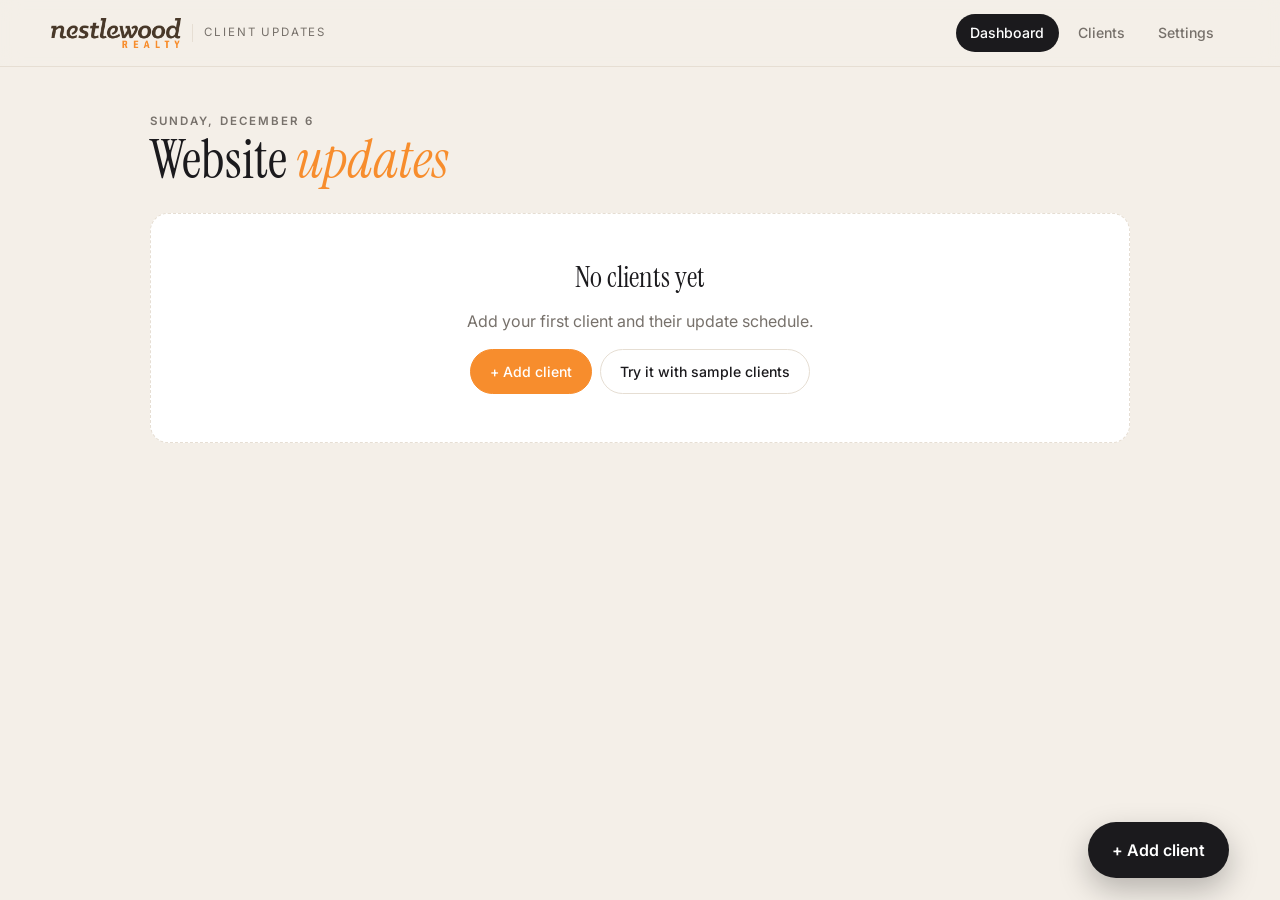
==== index.html @ 59b242d6 "Add Nestlewood client update tracker Co-Authored-By: Claude Opus 5.5 <noreply@anthropic.com> Claude-" ====
<!DOCTYPE html>
<html lang="en">
<head>
<meta charset="UTF-8" />
<meta name="viewport" content="width=device-width, initial-scale=1.0, viewport-fit=cover" />
<title>Client Updates | Nestlewood</title>
<meta name="robots" content="noindex, nofollow" />
<meta name="theme-color" content="#f4efe8" />
<meta name="apple-mobile-web-app-capable" content="yes" />
<link rel="icon" href="tree-icon.png" />
<link rel="apple-touch-icon" href="tree-icon.png" />
<link rel="preconnect" href="https://fonts.googleapis.com" /><link rel="preconnect" href="https://fonts.gstatic.com" crossorigin />
<link href="https://fonts.googleapis.com/css2?family=Instrument+Serif:ital@0;1&family=Inter:wght@400;500;600&display=swap" rel="stylesheet" />
<link rel="stylesheet" href="styles.css" />
</head>
<body>
  <header class="top">
    <a href="#/" class="brand"><img src="logo.png" alt="Nestlewood Realty" /><span>Client Updates</span></a>
    <nav>
      <a href="#/" data-nav="home">Dashboard</a>
      <a href="#/clients" data-nav="clients">Clients</a>
      <a href="#/settings" data-nav="settings">Settings</a>
    </nav>
  </header>
  <main id="view"></main>
  <button class="fab" id="add-btn" aria-label="Add client">+ Add client</button>

  <dialog id="modal"><form method="dialog" id="modal-form"></form></dialog>
  <div class="toast" id="toast"></div>
  <script src="app.js"></script>
</body>
</html>
---- styles.css ----
:root {
  --accent: #f78d2d; --accent-dark: #dd7418; --ink: #1b1a1d; --muted: #77716b; --line: #e6ded3;
  --bg: #f4efe8; --card: #fff; --red: #e0483e; --red-soft: #fde8e6; --orange-soft: #fdeedd; --blue: #3a6fd8; --blue-soft: #e6eefc;
  --green: #2fa36b; --serif: "Instrument Serif", Georgia, serif; --sans: "Inter", system-ui, sans-serif; --r: 18px;
}
* { box-sizing: border-box; }
body { margin: 0; font-family: var(--sans); color: var(--ink); background: var(--bg); line-height: 1.5; padding-bottom: 110px; }
a { color: inherit; text-decoration: none; }
button { font: inherit; cursor: pointer; }
h1, h2, h3 { font-family: var(--serif); font-weight: 400; margin: 0; line-height: 1.05; }
h1 { font-size: clamp(2.4rem, 6vw, 3.4rem); }
h1 em, h2 em { font-style: italic; color: var(--accent); }
.wrap { width: min(980px, 92%); margin: 0 auto; }

/* Header */
.top { position: sticky; top: 0; z-index: 20; display: flex; align-items: center; justify-content: space-between; gap: 1rem;
  padding: .9rem 4%; padding-top: max(.9rem, env(safe-area-inset-top)); background: rgba(244,239,232,.92); backdrop-filter: blur(10px); border-bottom: 1px solid var(--line); }
.brand { display: flex; align-items: center; gap: .7rem; }
.brand img { height: 30px; width: auto; }
.brand span { font-size: .72rem; letter-spacing: .16em; text-transform: uppercase; color: var(--muted); border-left: 1px solid var(--line); padding-left: .7rem; }
.top nav { display: flex; gap: .3rem; }
.top nav a { padding: .5rem .9rem; border-radius: 999px; font-size: .88rem; font-weight: 500; color: var(--muted); }
.top nav a.on { background: var(--ink); color: #fff; }

/* Page head */
.head { padding: 2.4rem 0 1.6rem; display: flex; justify-content: space-between; align-items: flex-end; gap: 1rem; flex-wrap: wrap; }
.head p { margin: .5rem 0 0; color: var(--muted); }
.back { display: inline-flex; align-items: center; gap: .4rem; color: var(--muted); font-size: .9rem; margin-bottom: 1rem; }

/* Dashboard tiles */
.tiles { display: grid; grid-template-columns: repeat(3, 1fr); gap: 1rem; }
.tile { position: relative; overflow: hidden; display: flex; flex-direction: column; justify-content: space-between; min-height: 220px; padding: 1.6rem;
  border-radius: 24px; background: var(--card); border: 1px solid var(--line); transition: transform .2s, box-shadow .2s; }
.tile:hover { transform: translateY(-4px); box-shadow: 0 18px 40px rgba(0,0,0,.08); }
.tile .label { font-size: .78rem; letter-spacing: .18em; text-transform: uppercase; font-weight: 600; display: flex; align-items: center; gap: .5rem; }
.tile .label i { width: 10px; height: 10px; border-radius: 50%; }
.tile .num { font: 6rem/1 var(--serif); }
.tile .sub { color: var(--muted); font-size: .9rem; display: flex; justify-content: space-between; align-items: center; }
.tile .sub b { font-weight: 600; color: var(--ink); }
.tile.overdue { background: var(--red-soft); border-color: #f6cbc6; } .tile.overdue .label i { background: var(--red); } .tile.overdue .num { color: var(--red); }
.tile.today { background: var(--orange-soft); border-color: #f8d6b4; } .tile.today .label i { background: var(--accent); } .tile.today .num { color: var(--accent-dark); }
.tile.week .label i { background: var(--blue); } .tile.week .num { color: var(--blue); }
.tile.zero .num { opacity: .35; }
.tile.overdue:not(.zero) .label i { animation: pulse 1.6s infinite; }
@keyframes pulse { 0% { box-shadow: 0 0 0 0 rgba(224,72,62,.55); } 70% { box-shadow: 0 0 0 10px rgba(224,72,62,0); } 100% { box-shadow: 0 0 0 0 rgba(224,72,62,0); } }
.summary { display: flex; gap: 1.6rem; flex-wrap: wrap; margin-top: 1.4rem; color: var(--muted); font-size: .9rem; }
.summary b { color: var(--ink); }
.allclear { margin-top: 1rem; padding: 1rem 1.2rem; border-radius: 14px; background: #e7f6ee; color: #1d6b45; font-size: .95rem; }

/* Lists */
.list { display: grid; gap: .7rem; }
.row { display: grid; grid-template-columns: 1fr auto; gap: 1rem; align-items: center; padding: 1.1rem 1.2rem; background: var(--card); border: 1px solid var(--line); border-radius: var(--r); }
.row .name { font-weight: 600; font-size: 1.05rem; }
.row .meta { color: var(--muted); font-size: .85rem; margin-top: .15rem; }
.row .task { margin-top: .55rem; font-size: .95rem; padding: .55rem .75rem; border-radius: 10px; background: var(--bg); }
.row .task b { font-size: .7rem; letter-spacing: .12em; text-transform: uppercase; color: var(--muted); display: block; margin-bottom: .1rem; }
.row .side { display: flex; flex-direction: column; align-items: flex-end; gap: .5rem; }
.pill { display: inline-block; padding: .25rem .65rem; border-radius: 999px; font-size: .75rem; font-weight: 600; white-space: nowrap; }
.pill.red { background: var(--red-soft); color: var(--red); } .pill.orange { background: var(--orange-soft); color: var(--accent-dark); }
.pill.blue { background: var(--blue-soft); color: var(--blue); } .pill.gray { background: #eee9e2; color: var(--muted); } .pill.green { background: #e7f6ee; color: var(--green); }
.row.paused { opacity: .65; }
.empty { text-align: center; padding: 3rem 1rem; color: var(--muted); background: var(--card); border: 1px dashed var(--line); border-radius: var(--r); }
.empty h3 { color: var(--ink); font-size: 1.8rem; margin-bottom: .4rem; }

/* Buttons */
.btn { display: inline-flex; align-items: center; justify-content: center; gap: .4rem; padding: .7rem 1.2rem; border-radius: 999px; border: 1px solid var(--line);
  background: var(--card); color: var(--ink); font-size: .88rem; font-weight: 500; transition: all .15s; white-space: nowrap; }
.btn:hover { border-color: var(--ink); }
.btn.primary { background: var(--accent); border-color: var(--accent); color: #fff; } .btn.primary:hover { background: var(--accent-dark); border-color: var(--accent-dark); }
.btn.dark { background: var(--ink); border-color: var(--ink); color: #fff; }
.btn.done { background: var(--green); border-color: var(--green); color: #fff; }
.btn.danger { color: var(--red); border-color: #f1c2bd; }
.btn.sm { padding: .45rem .85rem; font-size: .8rem; }
.btns { display: flex; gap: .5rem; flex-wrap: wrap; }
.fab { position: fixed; z-index: 30; right: 4%; bottom: max(22px, env(safe-area-inset-bottom)); padding: 1rem 1.5rem; border: 0; border-radius: 999px;
  background: var(--ink); color: #fff; font-weight: 600; box-shadow: 0 12px 30px rgba(0,0,0,.25); }
.fab:hover { background: var(--accent); }

/* Status toggle */
.toggle { display: inline-flex; padding: 4px; border-radius: 999px; background: #eee9e2; }
.toggle button { border: 0; background: none; padding: .5rem 1.1rem; border-radius: 999px; font-size: .85rem; font-weight: 600; color: var(--muted); }
.toggle button.on.active { background: var(--green); color: #fff; }
.toggle button.on.paused { background: var(--ink); color: #fff; }

/* Filters */
.filters { display: flex; gap: .5rem; flex-wrap: wrap; margin-bottom: 1rem; }
.filters input { flex: 1; min-width: 200px; padding: .75rem 1rem; border-radius: 999px; border: 1px solid var(--line); background: var(--card); font: inherit; }
.chip { padding: .55rem 1rem; border-radius: 999px; border: 1px solid var(--line); background: var(--card); font-size: .85rem; font-weight: 500; }
.chip.on { background: var(--ink); color: #fff; border-color: var(--ink); }

/* Client detail */
.card { background: var(--card); border: 1px solid var(--line); border-radius: 22px; padding: 1.6rem; }
.detail { display: grid; grid-template-columns: 1.2fr .8fr; gap: 1rem; align-items: start; }
.next { border: 2px solid var(--accent); }
.next .when { font: 2.6rem/1 var(--serif); margin: .4rem 0 .2rem; }
.next .todo { margin: 1rem 0 1.2rem; padding: .9rem 1rem; border-radius: 12px; background: var(--bg); font-size: 1rem; white-space: pre-wrap; }
.kv { display: grid; gap: .7rem; }
.kv div { display: grid; gap: .1rem; }
.kv span { font-size: .7rem; letter-spacing: .14em; text-transform: uppercase; color: var(--muted); }
.kv a { color: var(--accent-dark); word-break: break-all; }
.eyebrow { font-size: .72rem; letter-spacing: .18em; text-transform: uppercase; color: var(--muted); font-weight: 600; margin: 0; }
.history { list-style: none; padding: 0; margin: 1rem 0 0; display: grid; gap: .8rem; }
.history li { padding-left: 1.2rem; border-left: 2px solid var(--line); }
.history li b { font-size: .8rem; color: var(--muted); font-weight: 600; }
.history li p { margin: .15rem 0 0; }
.notes { white-space: pre-wrap; margin: .6rem 0 0; color: var(--ink); }

/* Modal + forms */
dialog { border: 0; border-radius: 24px; padding: 0; width: min(560px, 94vw); max-height: 92vh; box-shadow: 0 30px 80px rgba(0,0,0,.3); }
dialog::backdrop { background: rgba(20,18,22,.45); backdrop-filter: blur(3px); }
dialog form { padding: 1.6rem; display: grid; gap: 1rem; }
dialog h2 { font-size: 2.2rem; }
.field { display: grid; gap: .35rem; }
.field label { font-size: .72rem; letter-spacing: .14em; text-transform: uppercase; color: var(--muted); font-weight: 600; }
.field input, .field select, .field textarea { font: inherit; padding: .75rem .9rem; border: 1px solid var(--line); border-radius: 12px; background: #fbf9f6; color: var(--ink); }
.field input:focus, .field select:focus, .field textarea:focus { outline: none; border-color: var(--accent); background: #fff; }
.field small { color: var(--muted); font-size: .78rem; }
.grid2 { display: grid; grid-template-columns: 1fr 1fr; gap: 1rem; }
.modal-btns { display: flex; justify-content: flex-end; gap: .5rem; flex-wrap: wrap; margin-top: .4rem; }

/* Settings */
.plans { display: grid; gap: .6rem; }
.plan-row { display: grid; grid-template-columns: 1fr 140px auto; gap: .6rem; align-items: center; }
.plan-row input { font: inherit; padding: .65rem .8rem; border: 1px solid var(--line); border-radius: 10px; }
.section { margin-top: 1rem; }
.section p { color: var(--muted); margin: .4rem 0 1rem; }

.toast { position: fixed; z-index: 100; left: 50%; bottom: 96px; transform: translate(-50%, 20px); opacity: 0; pointer-events: none;
  background: var(--ink); color: #fff; padding: .8rem 1.3rem; border-radius: 999px; font-size: .9rem; transition: all .25s; }
.toast.on { opacity: 1; transform: translate(-50%, 0); }

@media (max-width: 760px) {
  .tiles { grid-template-columns: 1fr; }
  .tile { min-height: 0; flex-direction: row; align-items: center; padding: 1.2rem 1.4rem; }
  .tile .num { font-size: 4.2rem; order: 2; }
  .tile .text { display: grid; gap: .3rem; }
  .detail, .grid2 { grid-template-columns: 1fr; }
  .brand span { display: none; }
  .brand img { height: 24px; }
  .top { padding-left: 3%; padding-right: 3%; }
  .top nav a { padding: .45rem .7rem; font-size: .8rem; }
  .row { grid-template-columns: 1fr; }
  .row .side { flex-direction: row; align-items: center; justify-content: space-between; }
  .plan-row { grid-template-columns: 1fr 100px auto; }
}
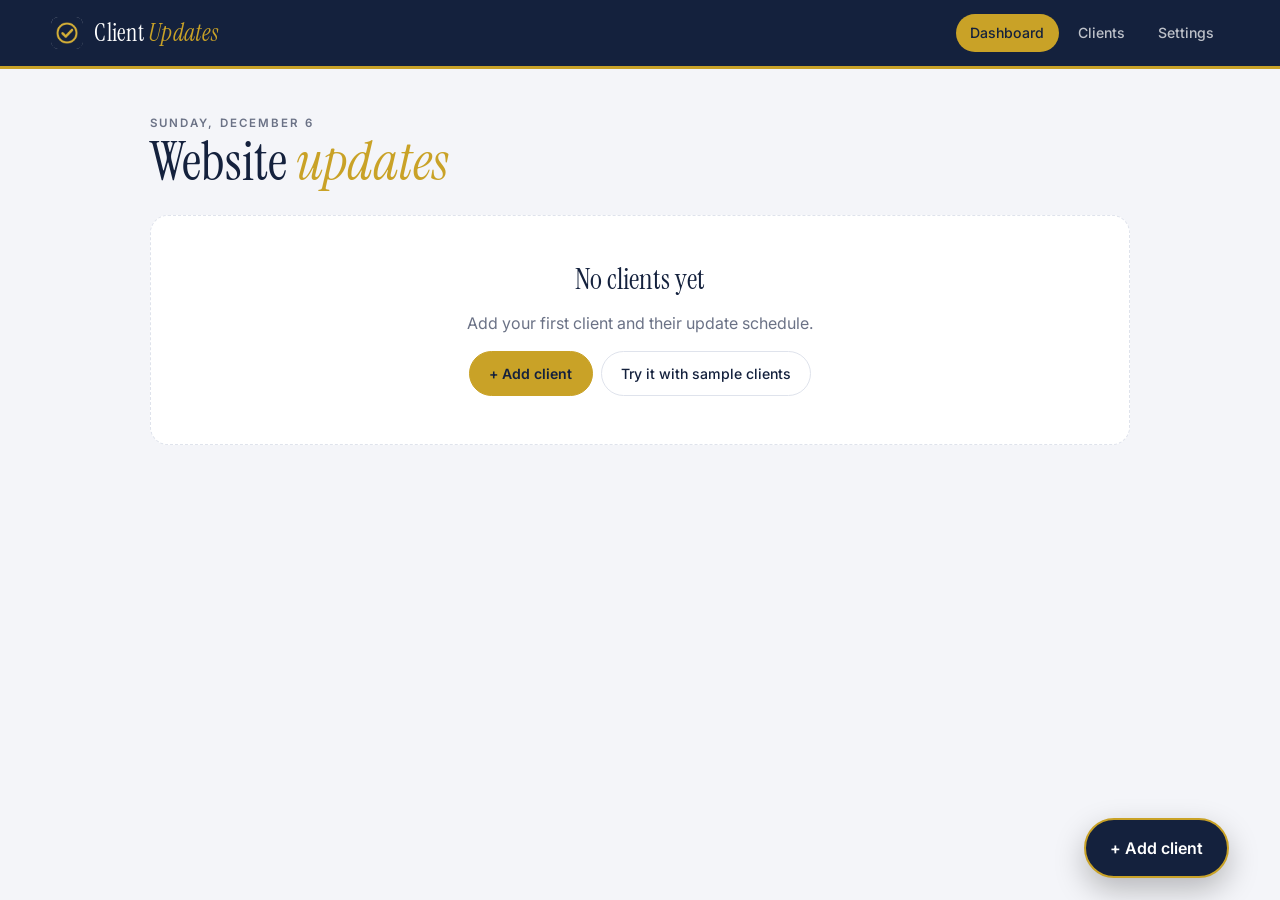
==== commit e1c19c4e: "Rebrand to navy and gold, remove Nestlewood branding New navy header with gold accents and a check-m" ====
--- a/index.html
+++ b/index.html
@@ -3,19 +3,19 @@
 <head>
 <meta charset="UTF-8" />
 <meta name="viewport" content="width=device-width, initial-scale=1.0, viewport-fit=cover" />
-<title>Client Updates | Nestlewood</title>
+<title>Client Updates</title>
 <meta name="robots" content="noindex, nofollow" />
-<meta name="theme-color" content="#f4efe8" />
+<meta name="theme-color" content="#14213d" />
 <meta name="apple-mobile-web-app-capable" content="yes" />
-<link rel="icon" href="tree-icon.png" />
-<link rel="apple-touch-icon" href="tree-icon.png" />
+<link rel="icon" href="icon.svg" type="image/svg+xml" />
+<link rel="apple-touch-icon" href="icon.png" />
 <link rel="preconnect" href="https://fonts.googleapis.com" /><link rel="preconnect" href="https://fonts.gstatic.com" crossorigin />
 <link href="https://fonts.googleapis.com/css2?family=Instrument+Serif:ital@0;1&family=Inter:wght@400;500;600&display=swap" rel="stylesheet" />
 <link rel="stylesheet" href="styles.css" />
 </head>
 <body>
   <header class="top">
-    <a href="#/" class="brand"><img src="logo.png" alt="Nestlewood Realty" /><span>Client Updates</span></a>
+    <a href="#/" class="brand"><img src="icon.png" alt="" /><b>Client <em>Updates</em></b></a>
     <nav>
       <a href="#/" data-nav="home">Dashboard</a>
       <a href="#/clients" data-nav="clients">Clients</a>
--- a/styles.css
+++ b/styles.css
@@ -1,6 +1,6 @@
 :root {
-  --accent: #f78d2d; --accent-dark: #dd7418; --ink: #1b1a1d; --muted: #77716b; --line: #e6ded3;
-  --bg: #f4efe8; --card: #fff; --red: #e0483e; --red-soft: #fde8e6; --orange-soft: #fdeedd; --blue: #3a6fd8; --blue-soft: #e6eefc;
+  --accent: #c9a227; --accent-dark: #a6841a; --navy: #14213d; --ink: #14213d; --muted: #6b7286; --line: #dfe3ec;
+  --bg: #f4f5f9; --card: #fff; --red: #d64545; --red-soft: #fbe7e7; --orange-soft: #faf1d6; --blue: #2f4f8f; --blue-soft: #e5ebf6;
   --green: #2fa36b; --serif: "Instrument Serif", Georgia, serif; --sans: "Inter", system-ui, sans-serif; --r: 18px;
 }
 * { box-sizing: border-box; }
@@ -38,7 +38,7 @@
 .tile .sub { color: var(--muted); font-size: .9rem; display: flex; justify-content: space-between; align-items: center; }
 .tile .sub b { font-weight: 600; color: var(--ink); }
 .tile.overdue { background: var(--red-soft); border-color: #f6cbc6; } .tile.overdue .label i { background: var(--red); } .tile.overdue .num { color: var(--red); }
-.tile.today { background: var(--orange-soft); border-color: #f8d6b4; } .tile.today .label i { background: var(--accent); } .tile.today .num { color: var(--accent-dark); }
+.tile.today { background: var(--orange-soft); border-color: #ecd795; } .tile.today .label i { background: var(--accent); } .tile.today .num { color: var(--accent-dark); }
 .tile.week .label i { background: var(--blue); } .tile.week .num { color: var(--blue); }
 .tile.zero .num { opacity: .35; }
 .tile.overdue:not(.zero) .label i { animation: pulse 1.6s infinite; }
@@ -143,3 +143,23 @@
   .row .side { flex-direction: row; align-items: center; justify-content: space-between; }
   .plan-row { grid-template-columns: 1fr 100px auto; }
 }
+
+/* ===== Navy & gold ===== */
+.top { background: var(--navy); border-bottom: 3px solid var(--accent); }
+.brand img { height: 32px; width: 32px; border-radius: 8px; }
+.brand b { font: 400 1.5rem/1 var(--serif); color: #fff; letter-spacing: .01em; }
+.brand b em { font-style: italic; color: var(--accent); }
+.top nav a { color: rgba(255,255,255,.72); }
+.top nav a:hover { color: #fff; }
+.top nav a.on { background: var(--accent); color: var(--navy); }
+.btn.primary, .btn.primary:hover { color: var(--navy); font-weight: 600; }
+.fab { background: var(--navy); border: 2px solid var(--accent); }
+.fab:hover { background: var(--accent); color: var(--navy); }
+.next { border-color: var(--accent); }
+.toast { background: var(--navy); border: 1px solid var(--accent); }
+.allclear { background: #e8f3ec; }
+.tile.week { border-color: #cfd8ea; }
+.head h1 { color: var(--navy); }
+@media (max-width: 760px) { .brand b { font-size: 1.2rem; } .brand img { height: 26px; width: 26px; } }
+.brand b { white-space: nowrap; }
+@media (max-width: 420px) { .brand b { font-size: 1.05rem; } .top nav a { padding: .4rem .55rem; font-size: .76rem; } .top { gap: .5rem; } }
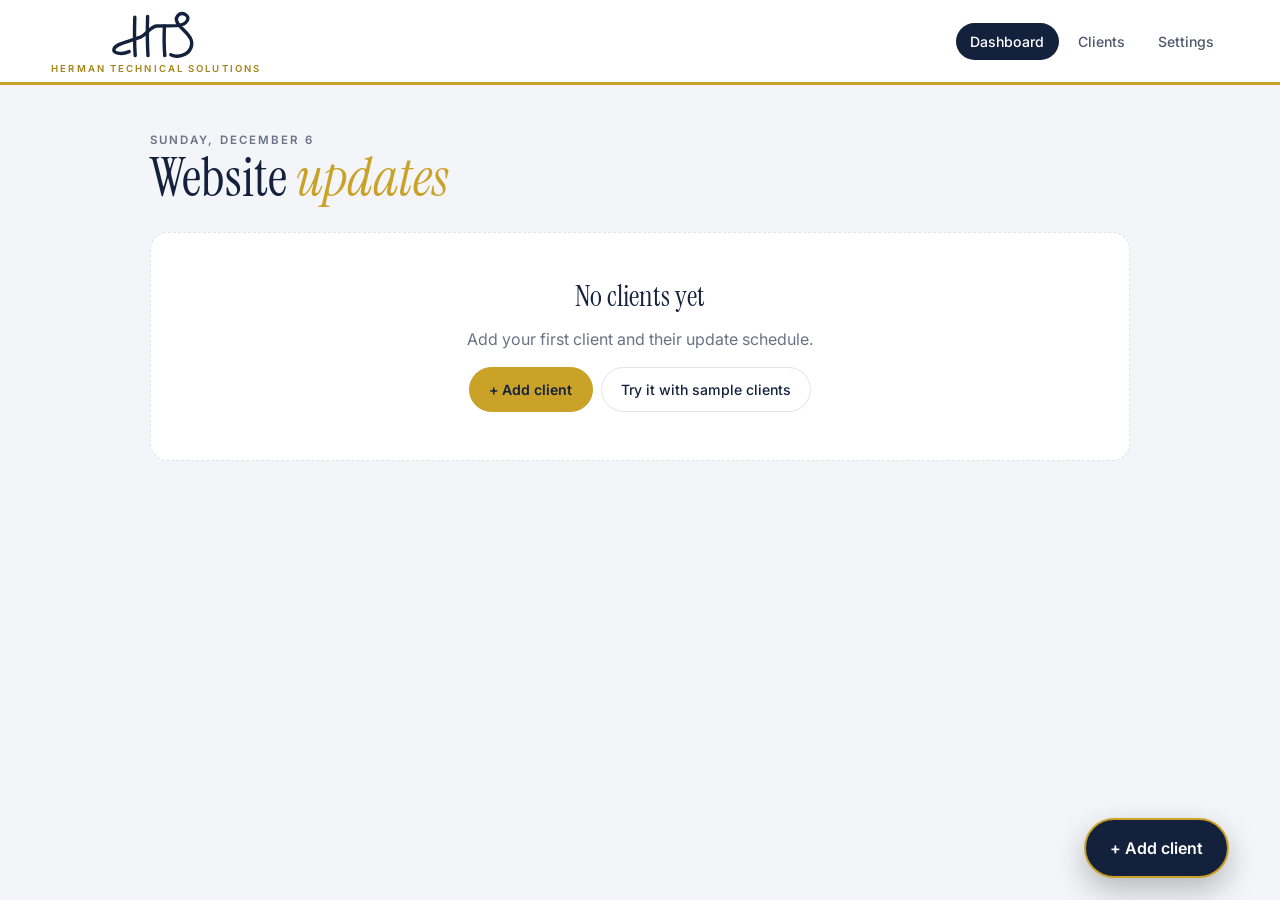
==== commit f38503ad: "Add Herman Technical Solutions HTS logo Connected HTS monogram in navy with the company name in gold" ====
--- a/index.html
+++ b/index.html
@@ -3,9 +3,9 @@
 <head>
 <meta charset="UTF-8" />
 <meta name="viewport" content="width=device-width, initial-scale=1.0, viewport-fit=cover" />
-<title>Client Updates</title>
+<title>Client Updates | Herman Technical Solutions</title>
 <meta name="robots" content="noindex, nofollow" />
-<meta name="theme-color" content="#14213d" />
+<meta name="theme-color" content="#ffffff" />
 <meta name="apple-mobile-web-app-capable" content="yes" />
 <link rel="icon" href="icon.svg" type="image/svg+xml" />
 <link rel="apple-touch-icon" href="icon.png" />
@@ -15,7 +15,16 @@
 </head>
 <body>
   <header class="top">
-    <a href="#/" class="brand"><img src="icon.png" alt="" /><b>Client <em>Updates</em></b></a>
+    <a href="#/" class="brand" aria-label="Herman Technical Solutions: Client Updates"><svg class="mark" viewBox="0 0 250 130" fill="none" stroke="#14213d" stroke-linecap="round" stroke-linejoin="round" aria-hidden="true">
+  <!-- H posts -->
+  <path d="M72 18 C 71 48 71 82 73 114" stroke-width="7"/>
+  <path d="M104 16 C 103 48 103 82 105 114" stroke-width="7"/>
+  <!-- T post, hanging from the bar -->
+  <path d="M146 40 C 145 66 145 92 147 114" stroke-width="7"/>
+  <!-- One stroke: loop in from the left, cross the H, become the T bar, flow into the S -->
+  <path d="M58 104 C 38 113 16 108 20 97 C 26 83 56 80 86 68 C 104 60 110 42 126 40 L 178 39
+           C 204 37 212 18 198 11 C 182 4 168 20 182 37 C 198 56 222 70 212 95 C 204 114 178 120 162 112" stroke-width="6.5"/>
+</svg><span class="brand-name">Herman Technical Solutions</span></a>
     <nav>
       <a href="#/" data-nav="home">Dashboard</a>
       <a href="#/clients" data-nav="clients">Clients</a>
--- a/styles.css
+++ b/styles.css
@@ -163,3 +163,18 @@
 @media (max-width: 760px) { .brand b { font-size: 1.2rem; } .brand img { height: 26px; width: 26px; } }
 .brand b { white-space: nowrap; }
 @media (max-width: 420px) { .brand b { font-size: 1.05rem; } .top nav a { padding: .4rem .55rem; font-size: .76rem; } .top { gap: .5rem; } }
+
+/* ===== HTS logo header ===== */
+.top { background: #fff; border-bottom: 3px solid var(--accent); padding-top: max(.6rem, env(safe-area-inset-top)); padding-bottom: .55rem; }
+.brand { flex-direction: column; align-items: flex-start; gap: 0; }
+.brand .mark { height: 40px; width: auto; display: block; margin-left: -6px; }
+.brand-name { display: block !important; border: 0 !important; padding: 0 !important; margin-top: 1px; font: 600 .6rem var(--sans) !important;
+  letter-spacing: .22em !important; text-transform: uppercase; color: var(--accent-dark) !important; white-space: nowrap; }
+.top nav a { color: var(--navy); opacity: .75; }
+.top nav a:hover { opacity: 1; color: var(--navy); }
+.top nav a.on { background: var(--navy); color: #fff; opacity: 1; }
+@media (max-width: 760px) { .brand .mark { height: 32px; } .brand-name { font-size: .5rem !important; letter-spacing: .14em !important; } }
+.brand { align-items: center; }
+.brand .mark { height: 52px; margin-left: 0; }
+.brand .mark path { stroke-width: 8.5; }
+@media (max-width: 760px) { .brand .mark { height: 40px; } }
